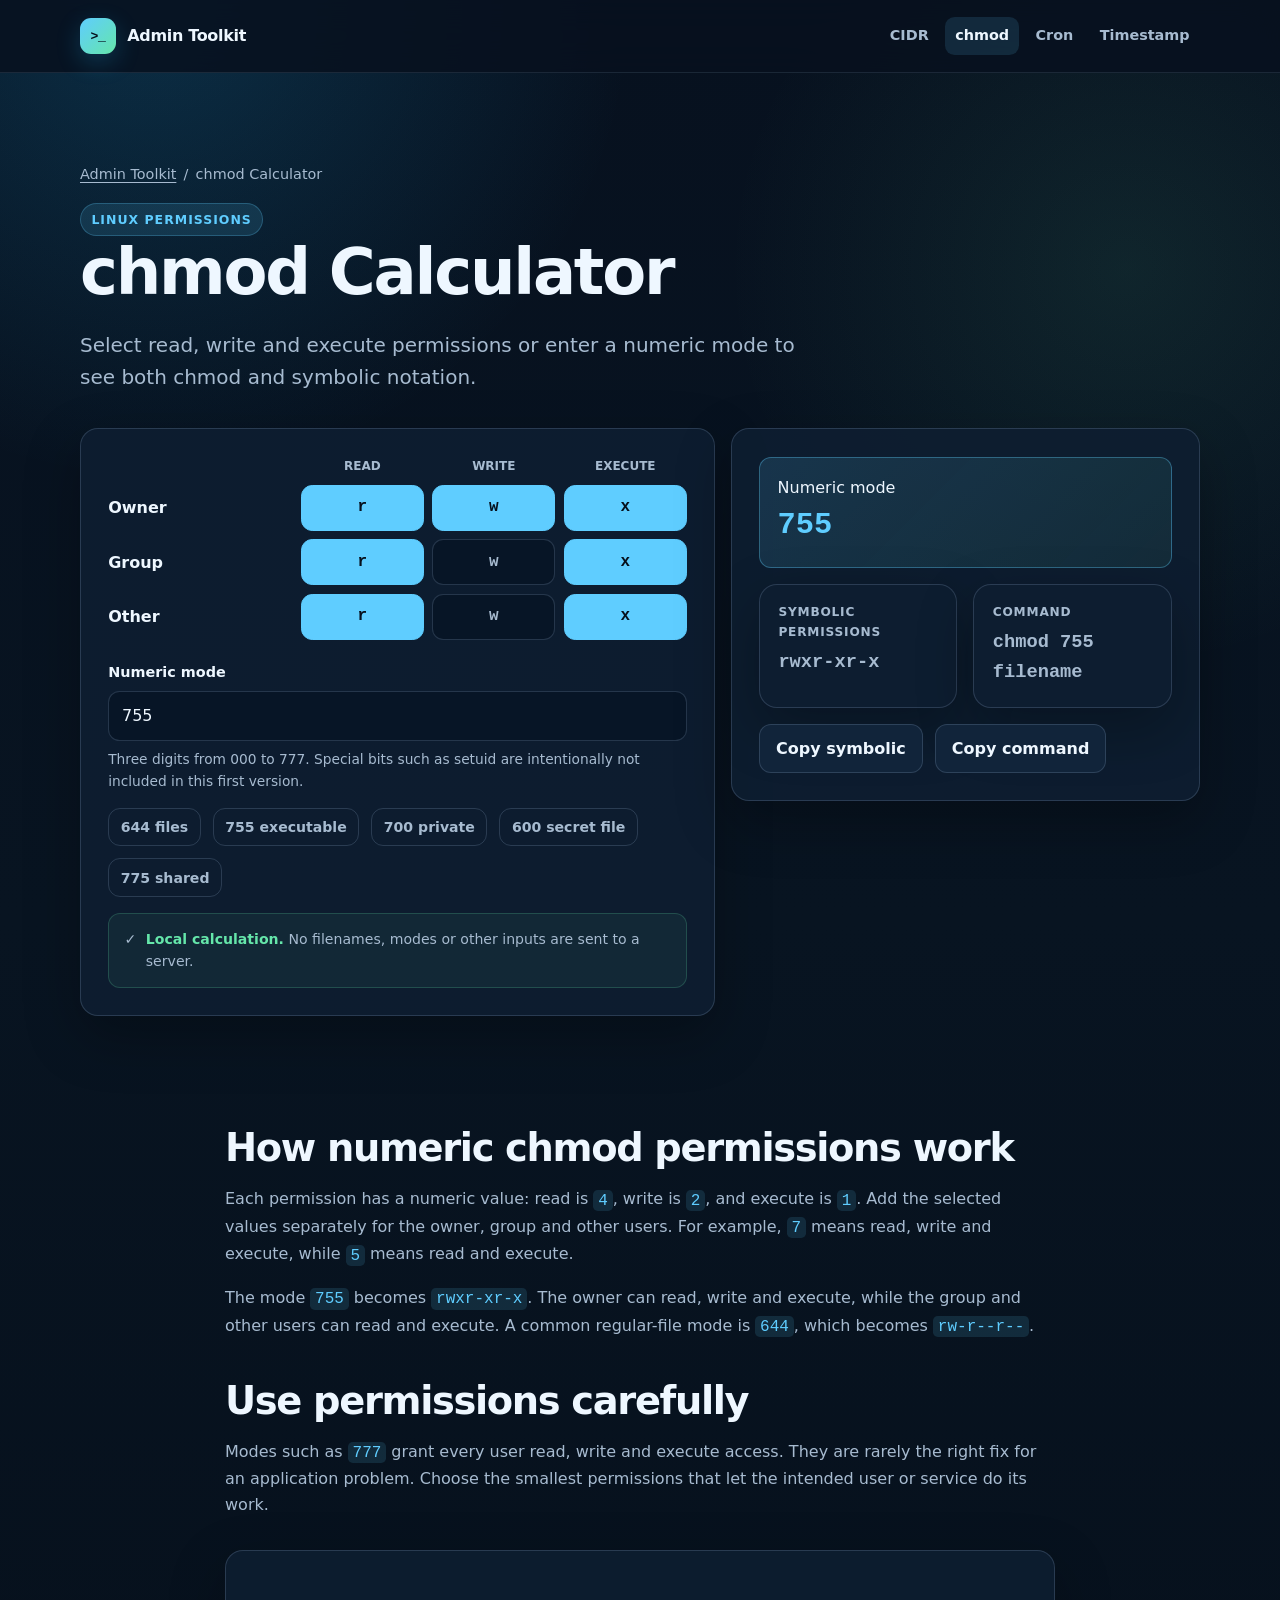
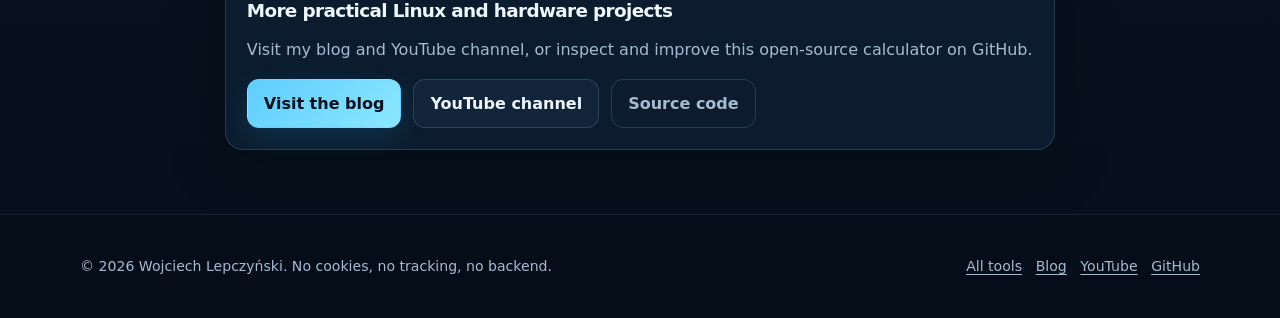
==== public/chmod/index.html @ 98b2d61a "Configure Cloudflare Workers deployment" ====
<!doctype html>
<html lang="en">
<head>
  <meta charset="utf-8"><meta name="viewport" content="width=device-width, initial-scale=1">
  <title>chmod Calculator — Linux file permissions</title>
  <meta name="description" content="Build Linux read, write and execute permissions visually and convert them to numeric chmod and symbolic rwx notation.">
  <link rel="canonical" href="https://admintoolkit.lepczynski.it/chmod/">
  <meta property="og:type" content="website"><meta property="og:title" content="chmod Calculator — Admin Toolkit"><meta property="og:description" content="Convert Linux permissions between numeric and symbolic notation."><meta property="og:url" content="https://admintoolkit.lepczynski.it/chmod/"><meta property="og:image" content="https://admintoolkit.lepczynski.it/assets/og/admin-toolkit.png"><meta name="twitter:card" content="summary_large_image"><meta name="theme-color" content="#07111f">
  <link rel="icon" href="/assets/icons/icon.svg" type="image/svg+xml"><link rel="apple-touch-icon" href="/assets/icons/icon-192.png"><link rel="manifest" href="/site.webmanifest"><link rel="stylesheet" href="/assets/css/styles.css">
  <script defer src="/assets/js/config.js"></script><script defer src="/assets/js/site.js"></script><script defer src="/assets/js/chmod.js"></script>
</head>
<body>
  <a class="skip-link" href="#main">Skip to content</a><header class="site-header"><div class="header-inner"><a class="brand" href="/"><span class="brand-mark" aria-hidden="true"></span><span>Admin Toolkit</span></a><nav class="site-nav" aria-label="Main navigation"><a href="/cidr/">CIDR</a><a href="/chmod/" aria-current="page">chmod</a><a href="/cron/">Cron</a><a href="/timestamp/">Timestamp</a></nav></div></header>
  <main id="main">
    <section class="tool-hero"><div class="container"><div class="breadcrumbs"><a href="/">Admin Toolkit</a><span aria-hidden="true">/</span><span>chmod Calculator</span></div><span class="eyebrow">Linux permissions</span><h1>chmod Calculator</h1><p class="lead">Select read, write and execute permissions or enter a numeric mode to see both chmod and symbolic notation.</p></div></section>
    <section class="container tool-layout">
      <div class="panel">
        <div class="permission-table" aria-label="Permission selector">
          <span></span><span class="permission-head">Read</span><span class="permission-head">Write</span><span class="permission-head">Execute</span>
          <span class="permission-owner">Owner</span>
          <span class="permission-toggle"><input id="owner-read" type="checkbox" data-permission="owner-read"><label for="owner-read">r</label></span><span class="permission-toggle"><input id="owner-write" type="checkbox" data-permission="owner-write"><label for="owner-write">w</label></span><span class="permission-toggle"><input id="owner-execute" type="checkbox" data-permission="owner-execute"><label for="owner-execute">x</label></span>
          <span class="permission-owner">Group</span>
          <span class="permission-toggle"><input id="group-read" type="checkbox" data-permission="group-read"><label for="group-read">r</label></span><span class="permission-toggle"><input id="group-write" type="checkbox" data-permission="group-write"><label for="group-write">w</label></span><span class="permission-toggle"><input id="group-execute" type="checkbox" data-permission="group-execute"><label for="group-execute">x</label></span>
          <span class="permission-owner">Other</span>
          <span class="permission-toggle"><input id="other-read" type="checkbox" data-permission="other-read"><label for="other-read">r</label></span><span class="permission-toggle"><input id="other-write" type="checkbox" data-permission="other-write"><label for="other-write">w</label></span><span class="permission-toggle"><input id="other-execute" type="checkbox" data-permission="other-execute"><label for="other-execute">x</label></span>
        </div>
        <div class="form-group" style="margin-top:1.3rem"><label for="chmod-mode">Numeric mode</label><input id="chmod-mode" type="text" inputmode="numeric" maxlength="3" value="755" aria-describedby="chmod-help"><p class="help-text" id="chmod-help">Three digits from 000 to 777. Special bits such as setuid are intentionally not included in this first version.</p></div>
        <div class="preset-row" style="margin-top:1rem"><button class="button ghost small" type="button" data-chmod-preset="644">644 files</button><button class="button ghost small" type="button" data-chmod-preset="755">755 executable</button><button class="button ghost small" type="button" data-chmod-preset="700">700 private</button><button class="button ghost small" type="button" data-chmod-preset="600">600 secret file</button><button class="button ghost small" type="button" data-chmod-preset="775">775 shared</button></div>
        <div class="alert error" id="chmod-error" role="alert" hidden></div><div class="privacy-note"><span aria-hidden="true">✓</span><div><strong>Local calculation.</strong> No filenames, modes or other inputs are sent to a server.</div></div>
      </div>
      <aside class="panel sticky" aria-live="polite">
        <div class="result-highlight"><div class="result-label">Numeric mode</div><p class="result-value" id="chmod-numeric">755</p></div>
        <div class="result-grid" style="margin-top:1rem"><div class="result-card"><div class="result-label">Symbolic permissions</div><p class="result-value" id="chmod-symbolic">rwxr-xr-x</p></div><div class="result-card"><div class="result-label">Command</div><p class="result-value" id="chmod-command">chmod 755 filename</p></div></div>
        <div class="action-row" style="margin-top:1rem"><button class="button secondary" type="button" data-copy-target="#chmod-symbolic">Copy symbolic</button><button class="button secondary" type="button" data-copy-target="#chmod-command">Copy command</button></div>
      </aside>
    </section>
    <section class="content-section"><div class="container prose"><h2>How numeric chmod permissions work</h2><p>Each permission has a numeric value: read is <code>4</code>, write is <code>2</code>, and execute is <code>1</code>. Add the selected values separately for the owner, group and other users. For example, <code>7</code> means read, write and execute, while <code>5</code> means read and execute.</p><p>The mode <code>755</code> becomes <code>rwxr-xr-x</code>. The owner can read, write and execute, while the group and other users can read and execute. A common regular-file mode is <code>644</code>, which becomes <code>rw-r--r--</code>.</p><h2>Use permissions carefully</h2><p>Modes such as <code>777</code> grant every user read, write and execute access. They are rarely the right fix for an application problem. Choose the smallest permissions that let the intended user or service do its work.</p><div class="callout"><h3>More practical Linux and hardware projects</h3><p>Visit my blog and YouTube channel, or inspect and improve this open-source calculator on GitHub.</p><div class="external-links"><a class="button" data-external-link="blog" href="https://lepczynski.it">Visit the blog</a><a class="button secondary" data-external-link="youtube" href="https://www.youtube.com/@WojciechLepczynski">YouTube channel</a><a class="button ghost" data-external-link="github" href="https://github.com/lepczynski-cloud/admin-toolkit">Source code</a><a class="button ghost" data-external-link="video" href="#" hidden>Watch the project video</a></div></div></div></section>
  </main>
  <footer class="site-footer"><div class="footer-inner"><p class="footer-copy">© <span data-current-year></span> Wojciech Lepczyński. No cookies, no tracking, no backend.</p><div class="footer-links"><a href="/">All tools</a><a data-external-link="blog" href="https://lepczynski.it">Blog</a><a data-external-link="youtube" href="https://www.youtube.com/@WojciechLepczynski">YouTube</a><a data-external-link="github" href="https://github.com/lepczynski-cloud/admin-toolkit">GitHub</a></div></div></footer>
</body>
</html>
---- assets/css/styles.css ----
:root {
  color-scheme: dark;
  --background: #07111f;
  --background-soft: #0b1728;
  --surface: rgba(14, 30, 50, 0.88);
  --surface-strong: #11243a;
  --surface-hover: #17304b;
  --border: rgba(148, 174, 204, 0.22);
  --border-strong: rgba(95, 205, 255, 0.55);
  --text: #eef7ff;
  --muted: #a7bbd0;
  --accent: #5fcdff;
  --accent-strong: #1eb4f5;
  --accent-soft: rgba(95, 205, 255, 0.13);
  --success: #65e6aa;
  --warning: #ffcf70;
  --danger: #ff8d9a;
  --shadow: 0 20px 55px rgba(0, 0, 0, 0.28);
  --radius: 18px;
  --radius-small: 12px;
  --content-width: 1120px;
  font-family: Inter, ui-sans-serif, system-ui, -apple-system, BlinkMacSystemFont, "Segoe UI", sans-serif;
}

* {
  box-sizing: border-box;
}

html {
  min-height: 100%;
  background: var(--background);
  scroll-behavior: smooth;
}

body {
  min-height: 100vh;
  margin: 0;
  color: var(--text);
  background:
    radial-gradient(circle at 12% 0%, rgba(30, 180, 245, 0.18), transparent 30rem),
    radial-gradient(circle at 88% 14%, rgba(101, 230, 170, 0.09), transparent 25rem),
    linear-gradient(180deg, #07111f 0%, #081421 48%, #06101c 100%);
  line-height: 1.6;
}

body::before {
  position: fixed;
  inset: 0;
  z-index: -1;
  pointer-events: none;
  content: "";
  opacity: 0.16;
  background-image:
    linear-gradient(rgba(255, 255, 255, 0.035) 1px, transparent 1px),
    linear-gradient(90deg, rgba(255, 255, 255, 0.035) 1px, transparent 1px);
  background-size: 32px 32px;
  mask-image: linear-gradient(to bottom, black, transparent 82%);
}

a {
  color: var(--accent);
  text-decoration-thickness: 1px;
  text-underline-offset: 0.18em;
}

a:hover {
  color: #a7e8ff;
}

button,
input,
select {
  font: inherit;
}

button,
a.button {
  min-height: 44px;
}

button {
  cursor: pointer;
}

img,
svg {
  display: block;
  max-width: 100%;
}

[hidden] {
  display: none !important;
}

.skip-link {
  position: fixed;
  top: 0.75rem;
  left: 0.75rem;
  z-index: 100;
  padding: 0.65rem 0.9rem;
  color: #06101c;
  background: var(--accent);
  border-radius: 0.5rem;
  transform: translateY(-150%);
}

.skip-link:focus {
  transform: translateY(0);
}

.site-header {
  position: sticky;
  top: 0;
  z-index: 20;
  border-bottom: 1px solid rgba(148, 174, 204, 0.14);
  background: rgba(7, 17, 31, 0.86);
  backdrop-filter: blur(18px);
}

.header-inner,
.footer-inner,
.container {
  width: min(calc(100% - 2rem), var(--content-width));
  margin-inline: auto;
}

.header-inner {
  display: flex;
  gap: 1rem;
  align-items: center;
  justify-content: space-between;
  min-height: 72px;
}

.brand {
  display: inline-flex;
  gap: 0.7rem;
  align-items: center;
  color: var(--text);
  font-size: 1rem;
  font-weight: 800;
  letter-spacing: -0.02em;
  text-decoration: none;
}

.brand-mark {
  display: grid;
  width: 36px;
  height: 36px;
  color: #06101c;
  background: linear-gradient(135deg, var(--accent), var(--success));
  border-radius: 11px;
  place-items: center;
  box-shadow: 0 8px 24px rgba(30, 180, 245, 0.22);
}

.brand-mark::before {
  content: ">_";
  font-family: "SFMono-Regular", Consolas, "Liberation Mono", monospace;
  font-size: 0.82rem;
  font-weight: 900;
}

.site-nav {
  display: flex;
  flex-wrap: wrap;
  gap: 0.35rem;
  justify-content: flex-end;
}

.site-nav a {
  padding: 0.45rem 0.65rem;
  color: var(--muted);
  font-size: 0.9rem;
  font-weight: 650;
  text-decoration: none;
  border-radius: 0.6rem;
}

.site-nav a:hover,
.site-nav a[aria-current="page"] {
  color: var(--text);
  background: var(--accent-soft);
}

main {
  display: block;
}

.hero {
  padding: clamp(4rem, 9vw, 7.5rem) 0 3.5rem;
}

.hero-grid {
  display: grid;
  grid-template-columns: minmax(0, 1.2fr) minmax(280px, 0.8fr);
  gap: clamp(2rem, 6vw, 5.5rem);
  align-items: center;
}

.eyebrow,
.badge {
  display: inline-flex;
  gap: 0.45rem;
  align-items: center;
  width: fit-content;
  padding: 0.35rem 0.65rem;
  color: var(--accent);
  font-size: 0.78rem;
  font-weight: 800;
  letter-spacing: 0.08em;
  text-transform: uppercase;
  background: var(--accent-soft);
  border: 1px solid rgba(95, 205, 255, 0.25);
  border-radius: 999px;
}

h1,
h2,
h3 {
  margin-top: 0;
  color: var(--text);
  line-height: 1.15;
  letter-spacing: -0.035em;
}

h1 {
  max-width: 880px;
  margin-bottom: 1.2rem;
  font-size: clamp(2.5rem, 7vw, 5.4rem);
}

.tool-hero h1 {
  font-size: clamp(2.3rem, 5vw, 4.4rem);
}

h2 {
  margin-bottom: 1rem;
  font-size: clamp(1.7rem, 3vw, 2.5rem);
}

h3 {
  margin-bottom: 0.6rem;
  font-size: 1.15rem;
}

.lead {
  max-width: 720px;
  margin: 0;
  color: var(--muted);
  font-size: clamp(1.06rem, 2vw, 1.25rem);
}

.hero-actions,
.action-row,
.preset-row,
.external-links {
  display: flex;
  flex-wrap: wrap;
  gap: 0.75rem;
  align-items: center;
}

.hero-actions {
  margin-top: 1.75rem;
}

.button,
button.button {
  display: inline-flex;
  gap: 0.45rem;
  align-items: center;
  justify-content: center;
  padding: 0.68rem 1rem;
  color: #06101c;
  font-weight: 800;
  text-decoration: none;
  background: linear-gradient(135deg, var(--accent), #8ce7ff);
  border: 1px solid transparent;
  border-radius: 0.75rem;
  box-shadow: 0 10px 28px rgba(30, 180, 245, 0.14);
}

.button:hover,
button.button:hover {
  color: #06101c;
  filter: brightness(1.08);
  transform: translateY(-1px);
}

.button.secondary {
  color: var(--text);
  background: var(--surface-strong);
  border-color: var(--border);
  box-shadow: none;
}

.button.ghost {
  color: var(--muted);
  background: transparent;
  border-color: var(--border);
  box-shadow: none;
}

.button.small {
  min-height: 38px;
  padding: 0.45rem 0.72rem;
  font-size: 0.88rem;
}

.button.is-success {
  color: #052116;
  background: var(--success);
}

.terminal-card {
  overflow: hidden;
  background: rgba(5, 14, 25, 0.92);
  border: 1px solid var(--border);
  border-radius: var(--radius);
  box-shadow: var(--shadow);
  transform: rotate(1.1deg);
}

.terminal-topbar {
  display: flex;
  gap: 0.42rem;
  align-items: center;
  padding: 0.8rem 1rem;
  border-bottom: 1px solid var(--border);
  background: rgba(255, 255, 255, 0.025);
}

.terminal-dot {
  width: 10px;
  height: 10px;
  border-radius: 50%;
}

.terminal-dot:nth-child(1) { background: #ff6c7a; }
.terminal-dot:nth-child(2) { background: #ffcf70; }
.terminal-dot:nth-child(3) { background: #65e6aa; }

.terminal-body {
  min-height: 270px;
  padding: 1.35rem;
  font-family: "SFMono-Regular", Consolas, "Liberation Mono", monospace;
  font-size: 0.94rem;
}

.terminal-line {
  margin: 0 0 0.72rem;
  color: var(--muted);
}

.terminal-line strong {
  color: var(--accent);
  font-weight: 700;
}

.terminal-line .success {
  color: var(--success);
}

.section {
  padding: 3.5rem 0;
}

.section-heading {
  max-width: 700px;
  margin-bottom: 1.8rem;
}

.section-heading p,
.tool-intro,
.muted {
  color: var(--muted);
}

.tool-grid,
.info-grid,
.result-grid {
  display: grid;
  gap: 1rem;
}

.tool-grid {
  grid-template-columns: repeat(4, minmax(0, 1fr));
}

.info-grid {
  grid-template-columns: repeat(3, minmax(0, 1fr));
}

.result-grid {
  grid-template-columns: repeat(2, minmax(0, 1fr));
}

.tool-card,
.info-card,
.panel,
.result-card,
.callout {
  background: var(--surface);
  border: 1px solid var(--border);
  border-radius: var(--radius);
  box-shadow: var(--shadow);
}

.tool-card {
  position: relative;
  display: flex;
  flex-direction: column;
  min-height: 285px;
  padding: 1.25rem;
  color: var(--text);
  text-decoration: none;
  transition: transform 160ms ease, border-color 160ms ease, background 160ms ease;
}

.tool-card:hover {
  color: var(--text);
  background: rgba(17, 36, 58, 0.97);
  border-color: var(--border-strong);
  transform: translateY(-4px);
}

.tool-card .tool-icon {
  display: grid;
  width: 48px;
  height: 48px;
  margin-bottom: 1.25rem;
  color: var(--accent);
  font-family: "SFMono-Regular", Consolas, monospace;
  font-weight: 900;
  background: var(--accent-soft);
  border-radius: 13px;
  place-items: center;
}

.tool-card p {
  margin: 0 0 1.4rem;
  color: var(--muted);
}

.tool-card .open-tool {
  margin-top: auto;
  color: var(--accent);
  font-weight: 800;
}

.info-card,
.result-card {
  padding: 1.15rem;
}

.info-card p,
.result-card p {
  margin: 0;
  color: var(--muted);
}

.info-card strong,
.result-value {
  display: block;
  margin-bottom: 0.35rem;
  color: var(--text);
}

.tool-hero {
  padding: clamp(3.3rem, 7vw, 5.8rem) 0 2.2rem;
}

.breadcrumbs {
  display: flex;
  flex-wrap: wrap;
  gap: 0.45rem;
  margin-bottom: 1.1rem;
  color: var(--muted);
  font-size: 0.9rem;
}

.breadcrumbs a {
  color: var(--muted);
}

.tool-layout {
  display: grid;
  grid-template-columns: minmax(0, 1.15fr) minmax(280px, 0.85fr);
  gap: 1rem;
  align-items: start;
  padding-bottom: 3.5rem;
}

.panel {
  padding: clamp(1.15rem, 3vw, 1.7rem);
}

.panel.sticky {
  position: sticky;
  top: 92px;
}

.form-grid {
  display: grid;
  grid-template-columns: repeat(2, minmax(0, 1fr));
  gap: 1rem;
}

.form-group {
  min-width: 0;
}

.form-group.full {
  grid-column: 1 / -1;
}

label,
.label {
  display: block;
  margin-bottom: 0.45rem;
  color: var(--text);
  font-size: 0.9rem;
  font-weight: 750;
}

.help-text {
  margin: 0.4rem 0 0;
  color: var(--muted);
  font-size: 0.86rem;
}

input[type="text"],
input[type="number"],
input[type="datetime-local"],
input[type="time"],
select {
  width: 100%;
  min-height: 48px;
  padding: 0.7rem 0.8rem;
  color: var(--text);
  background: #071526;
  border: 1px solid var(--border);
  border-radius: 0.72rem;
  outline: none;
}

input:focus,
select:focus,
button:focus-visible,
a:focus-visible {
  border-color: var(--accent);
  outline: 3px solid rgba(95, 205, 255, 0.2);
  outline-offset: 2px;
}

code,
.mono,
.result-value {
  font-family: "SFMono-Regular", Consolas, "Liberation Mono", monospace;
}

.result-card {
  min-width: 0;
}

.result-card .result-label {
  margin-bottom: 0.35rem;
  color: var(--muted);
  font-size: 0.76rem;
  font-weight: 800;
  letter-spacing: 0.065em;
  text-transform: uppercase;
}

.result-value {
  overflow-wrap: anywhere;
  margin: 0;
  color: var(--text);
  font-size: clamp(1rem, 2vw, 1.17rem);
  font-weight: 800;
}

.result-highlight {
  padding: 1.1rem;
  background: linear-gradient(135deg, rgba(95, 205, 255, 0.14), rgba(101, 230, 170, 0.08));
  border: 1px solid rgba(95, 205, 255, 0.35);
  border-radius: var(--radius-small);
}

.result-highlight .result-value {
  color: var(--accent);
  font-size: clamp(1.3rem, 3vw, 1.9rem);
}

.alert {
  padding: 0.8rem 0.9rem;
  margin-top: 1rem;
  border-radius: 0.7rem;
}

.alert.error {
  color: #ffdce0;
  background: rgba(255, 141, 154, 0.12);
  border: 1px solid rgba(255, 141, 154, 0.35);
}

.alert.note {
  color: #d9f4ff;
  background: rgba(95, 205, 255, 0.09);
  border: 1px solid rgba(95, 205, 255, 0.25);
}

.privacy-note {
  display: flex;
  gap: 0.6rem;
  align-items: flex-start;
  padding: 0.85rem 0.95rem;
  margin-top: 1rem;
  color: var(--muted);
  font-size: 0.88rem;
  background: rgba(101, 230, 170, 0.06);
  border: 1px solid rgba(101, 230, 170, 0.2);
  border-radius: 0.75rem;
}

.privacy-note strong {
  color: var(--success);
}

.permission-table {
  display: grid;
  grid-template-columns: minmax(84px, 1.2fr) repeat(3, minmax(58px, 0.8fr));
  gap: 0.55rem;
  align-items: center;
}

.permission-head {
  color: var(--muted);
  font-size: 0.75rem;
  font-weight: 800;
  text-align: center;
  text-transform: uppercase;
}

.permission-owner {
  color: var(--text);
  font-weight: 750;
}

.permission-toggle {
  position: relative;
}

.permission-toggle input {
  position: absolute;
  opacity: 0;
  pointer-events: none;
}

.permission-toggle label {
  display: grid;
  min-height: 46px;
  margin: 0;
  color: var(--muted);
  font-family: "SFMono-Regular", Consolas, monospace;
  font-size: 1rem;
  font-weight: 900;
  background: #071526;
  border: 1px solid var(--border);
  border-radius: 0.7rem;
  cursor: pointer;
  place-items: center;
  user-select: none;
}

.permission-toggle input:checked + label {
  color: #06101c;
  background: var(--accent);
  border-color: var(--accent);
}

.permission-toggle input:focus-visible + label {
  outline: 3px solid rgba(95, 205, 255, 0.25);
  outline-offset: 2px;
}

.cron-field-labels {
  display: grid;
  grid-template-columns: repeat(5, minmax(0, 1fr));
  gap: 0.25rem;
  margin-top: 0.7rem;
  color: var(--muted);
  font-size: 0.72rem;
  text-align: center;
}

.current-time {
  display: grid;
  grid-template-columns: repeat(2, minmax(0, 1fr));
  gap: 1rem;
}

.content-section {
  padding: 1rem 0 4rem;
}

.prose {
  max-width: 830px;
}

.prose p,
.prose li {
  color: var(--muted);
}

.prose h2 {
  margin-top: 2.4rem;
}

.prose h3 {
  margin-top: 1.8rem;
}

.prose code {
  padding: 0.1rem 0.3rem;
  color: var(--accent);
  background: var(--accent-soft);
  border-radius: 0.3rem;
}

.callout {
  padding: 1.3rem;
  margin-top: 2rem;
}

.callout p:last-child {
  margin-bottom: 0;
}

.site-footer {
  padding: 2.5rem 0;
  border-top: 1px solid rgba(148, 174, 204, 0.14);
  background: rgba(4, 12, 22, 0.55);
}

.footer-inner {
  display: flex;
  flex-wrap: wrap;
  gap: 1.25rem;
  align-items: center;
  justify-content: space-between;
}

.footer-copy {
  margin: 0;
  color: var(--muted);
  font-size: 0.88rem;
}

.footer-links {
  display: flex;
  flex-wrap: wrap;
  gap: 0.85rem;
}

.footer-links a {
  color: var(--muted);
  font-size: 0.88rem;
}

@media (max-width: 920px) {
  .hero-grid,
  .tool-layout {
    grid-template-columns: 1fr;
  }

  .tool-grid {
    grid-template-columns: repeat(2, minmax(0, 1fr));
  }

  .panel.sticky {
    position: static;
  }
}

@media (max-width: 680px) {
  .header-inner {
    display: block;
    padding: 0.8rem 0;
  }

  .site-nav {
    justify-content: flex-start;
    margin-top: 0.55rem;
  }

  .site-nav a {
    padding-left: 0;
    padding-right: 0.75rem;
  }

  .hero {
    padding-top: 3.4rem;
  }

  .tool-grid,
  .info-grid,
  .result-grid,
  .form-grid,
  .current-time {
    grid-template-columns: 1fr;
  }

  .terminal-card {
    transform: none;
  }

  .permission-table {
    grid-template-columns: minmax(70px, 1.2fr) repeat(3, minmax(48px, 0.8fr));
  }

  .footer-inner {
    align-items: flex-start;
    flex-direction: column;
  }
}

@media (prefers-reduced-motion: reduce) {
  html {
    scroll-behavior: auto;
  }

  *,
  *::before,
  *::after {
    scroll-behavior: auto !important;
    transition-duration: 0.01ms !important;
    animation-duration: 0.01ms !important;
    animation-iteration-count: 1 !important;
  }
}
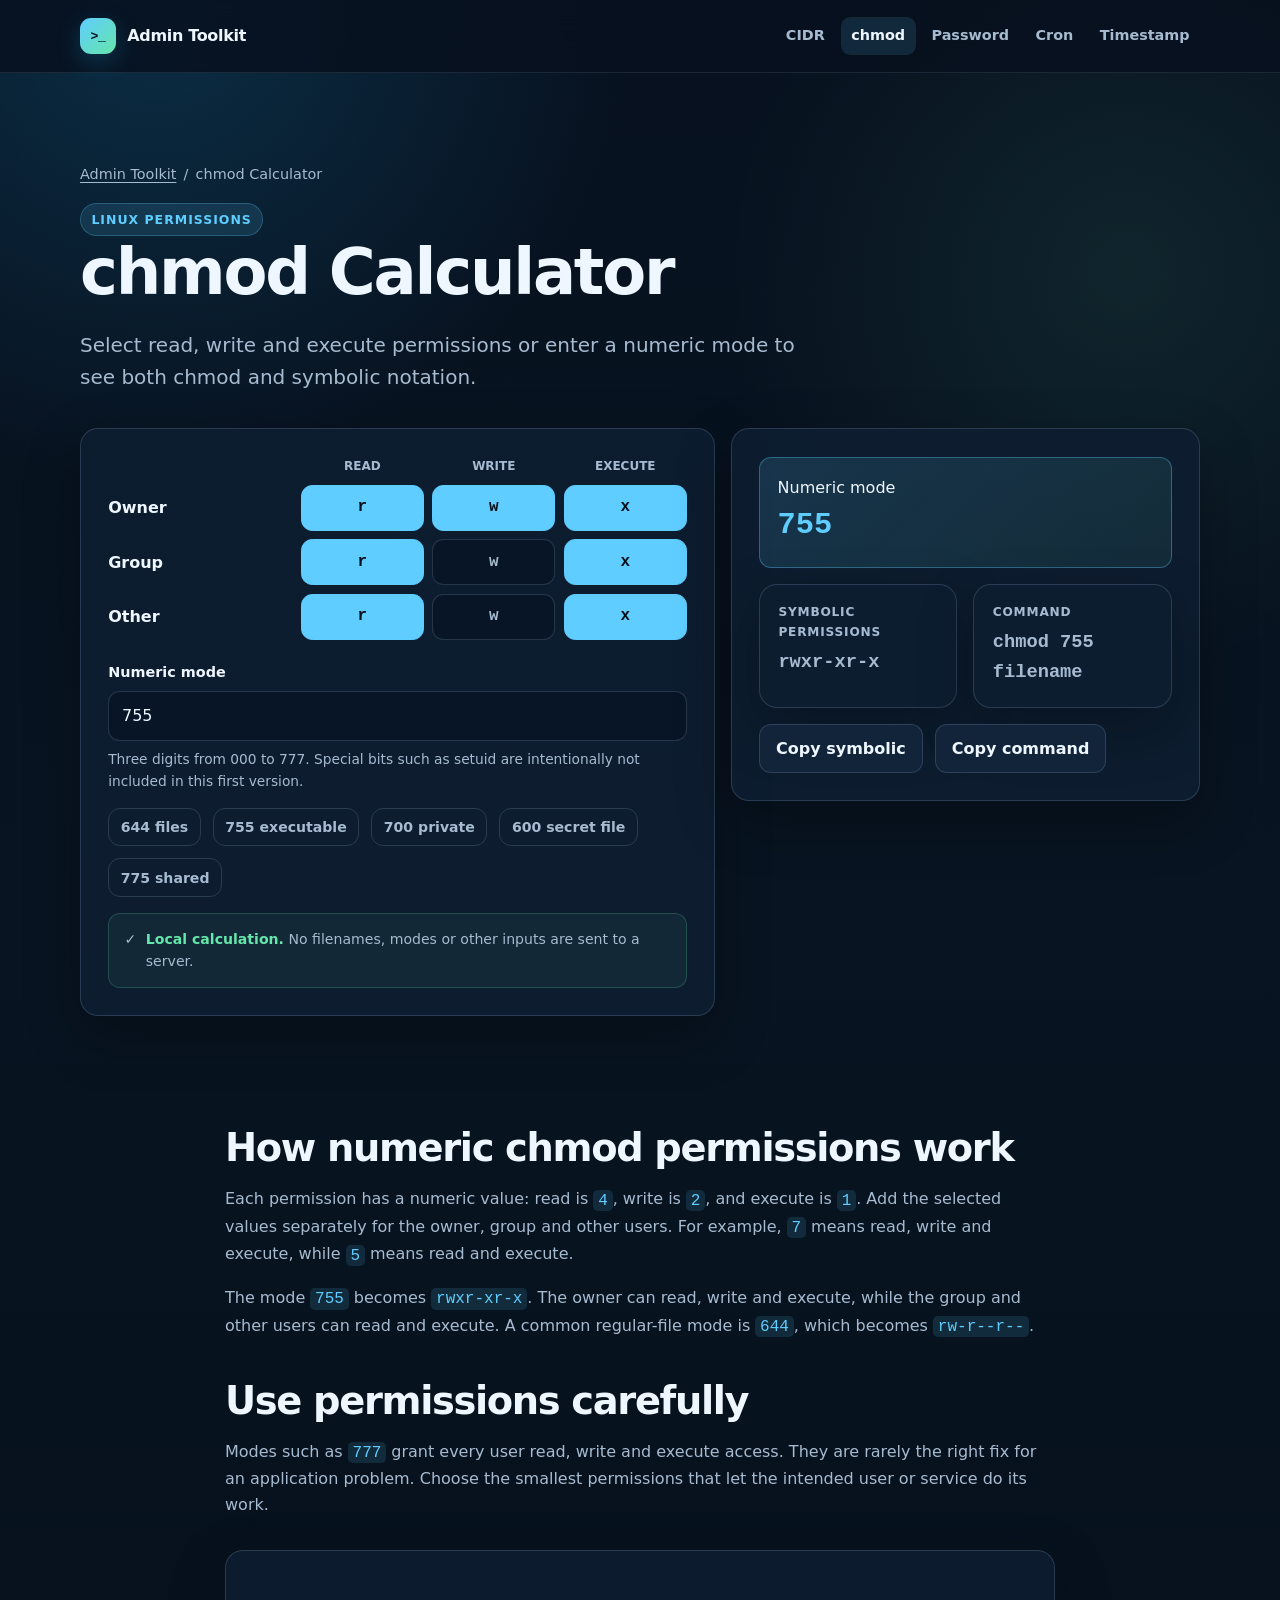
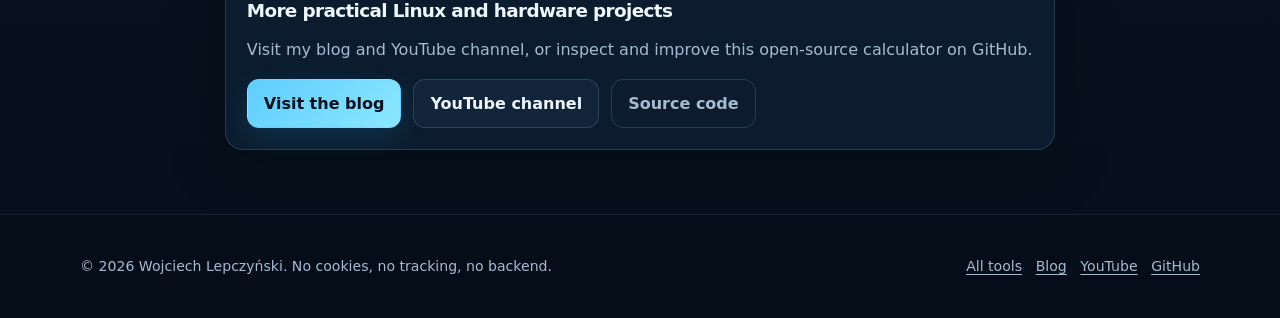
==== commit e46d4d36: "Password Generator" ====
--- a/public/chmod/index.html
+++ b/public/chmod/index.html
@@ -10,7 +10,7 @@
   <script defer src="/assets/js/config.js"></script><script defer src="/assets/js/site.js"></script><script defer src="/assets/js/chmod.js"></script>
 </head>
 <body>
-  <a class="skip-link" href="#main">Skip to content</a><header class="site-header"><div class="header-inner"><a class="brand" href="/"><span class="brand-mark" aria-hidden="true"></span><span>Admin Toolkit</span></a><nav class="site-nav" aria-label="Main navigation"><a href="/cidr/">CIDR</a><a href="/chmod/" aria-current="page">chmod</a><a href="/cron/">Cron</a><a href="/timestamp/">Timestamp</a></nav></div></header>
+  <a class="skip-link" href="#main">Skip to content</a><header class="site-header"><div class="header-inner"><a class="brand" href="/"><span class="brand-mark" aria-hidden="true"></span><span>Admin Toolkit</span></a><nav class="site-nav" aria-label="Main navigation"><a href="/cidr/">CIDR</a><a href="/chmod/" aria-current="page">chmod</a><a href="/password/">Password</a><a href="/cron/">Cron</a><a href="/timestamp/">Timestamp</a></nav></div></header>
   <main id="main">
     <section class="tool-hero"><div class="container"><div class="breadcrumbs"><a href="/">Admin Toolkit</a><span aria-hidden="true">/</span><span>chmod Calculator</span></div><span class="eyebrow">Linux permissions</span><h1>chmod Calculator</h1><p class="lead">Select read, write and execute permissions or enter a numeric mode to see both chmod and symbolic notation.</p></div></section>
     <section class="container tool-layout">
@@ -34,7 +34,9 @@
         <div class="action-row" style="margin-top:1rem"><button class="button secondary" type="button" data-copy-target="#chmod-symbolic">Copy symbolic</button><button class="button secondary" type="button" data-copy-target="#chmod-command">Copy command</button></div>
       </aside>
     </section>
-    <section class="content-section"><div class="container prose"><h2>How numeric chmod permissions work</h2><p>Each permission has a numeric value: read is <code>4</code>, write is <code>2</code>, and execute is <code>1</code>. Add the selected values separately for the owner, group and other users. For example, <code>7</code> means read, write and execute, while <code>5</code> means read and execute.</p><p>The mode <code>755</code> becomes <code>rwxr-xr-x</code>. The owner can read, write and execute, while the group and other users can read and execute. A common regular-file mode is <code>644</code>, which becomes <code>rw-r--r--</code>.</p><h2>Use permissions carefully</h2><p>Modes such as <code>777</code> grant every user read, write and execute access. They are rarely the right fix for an application problem. Choose the smallest permissions that let the intended user or service do its work.</p><div class="callout"><h3>More practical Linux and hardware projects</h3><p>Visit my blog and YouTube channel, or inspect and improve this open-source calculator on GitHub.</p><div class="external-links"><a class="button" data-external-link="blog" href="https://lepczynski.it">Visit the blog</a><a class="button secondary" data-external-link="youtube" href="https://www.youtube.com/@WojciechLepczynski">YouTube channel</a><a class="button ghost" data-external-link="github" href="https://github.com/lepczynski-cloud/admin-toolkit">Source code</a><a class="button ghost" data-external-link="video" href="#" hidden>Watch the project video</a></div></div></div></section>
+    <section class="content-section"><div class="container prose"><h2>How numeric chmod permissions work</h2><p>Each permission has a numeric value: read is <code>4</code>, write is <code>2</code>, and execute is <code>1</code>. Add the selected values separately for the owner, group and other users. For example, <code>7</code> means read, write and execute, while <code>5</code> means read and execute.</p><p>The mode <code>755</code> becomes <code>rwxr-xr-x</code>.
+The owner can read, write and execute, while the group and other users can read and execute. A common regular-file mode is <code>644</code>, which becomes <code>rw-r--r--</code>.</p><h2>Use permissions carefully</h2><p>Modes such as <code>777</code> grant every user read, write and execute access. They are rarely the right fix for an application problem.
+Choose the smallest permissions that let the intended user or service do its work.</p><div class="callout"><h3>More practical Linux and hardware projects</h3><p>Visit my blog and YouTube channel, or inspect and improve this open-source calculator on GitHub.</p><div class="external-links"><a class="button" data-external-link="blog" href="https://lepczynski.it">Visit the blog</a><a class="button secondary" data-external-link="youtube" href="https://www.youtube.com/@WojciechLepczynski">YouTube channel</a><a class="button ghost" data-external-link="github" href="https://github.com/lepczynski-cloud/admin-toolkit">Source code</a><a class="button ghost" data-external-link="video" href="#" hidden>Watch the project video</a></div></div></div></section>
   </main>
   <footer class="site-footer"><div class="footer-inner"><p class="footer-copy">© <span data-current-year></span> Wojciech Lepczyński. No cookies, no tracking, no backend.</p><div class="footer-links"><a href="/">All tools</a><a data-external-link="blog" href="https://lepczynski.it">Blog</a><a data-external-link="youtube" href="https://www.youtube.com/@WojciechLepczynski">YouTube</a><a data-external-link="github" href="https://github.com/lepczynski-cloud/admin-toolkit">GitHub</a></div></div></footer>
 </body>
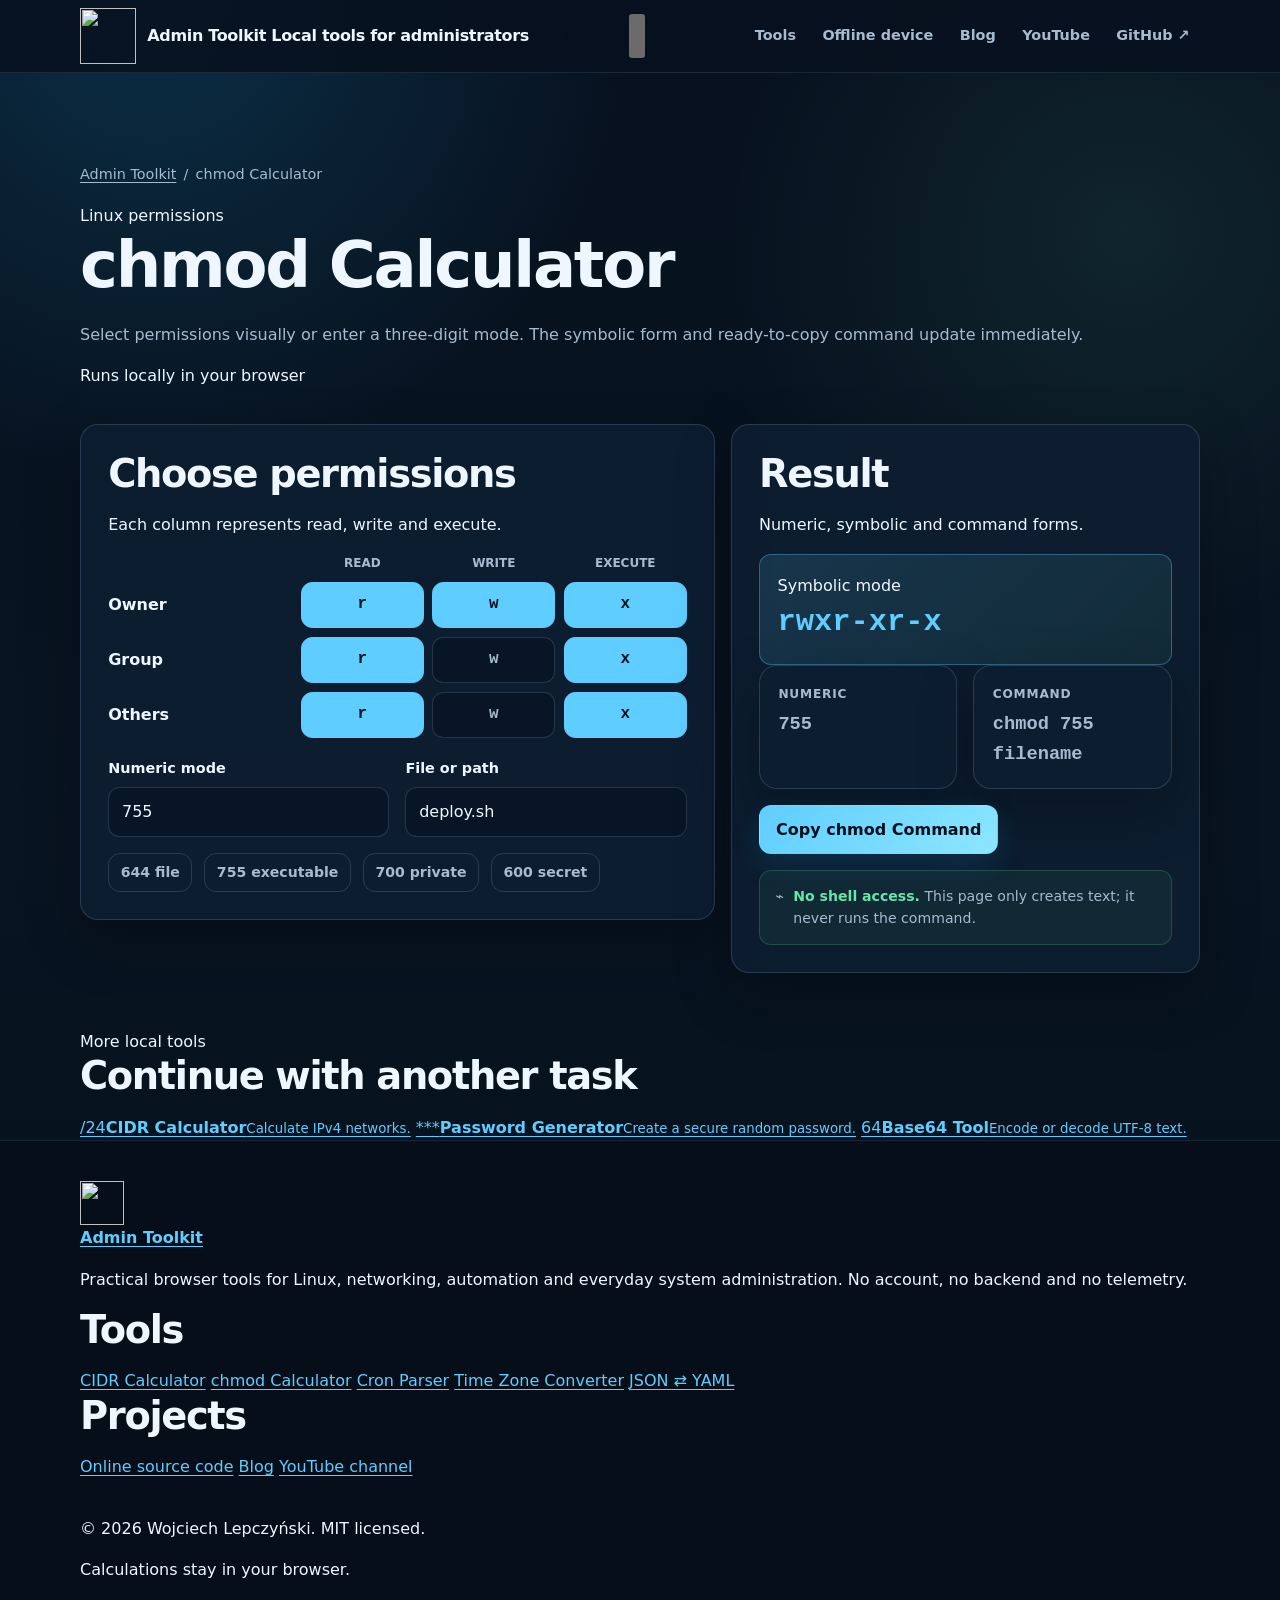
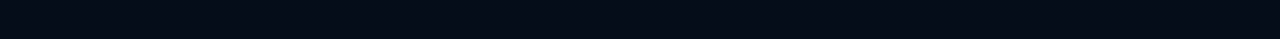
==== commit 73b6087e: "new tools and graphic" ====
--- a/public/chmod/index.html
+++ b/public/chmod/index.html
@@ -1,43 +1,139 @@
 <!doctype html>
 <html lang="en">
 <head>
-  <meta charset="utf-8"><meta name="viewport" content="width=device-width, initial-scale=1">
-  <title>chmod Calculator — Linux file permissions</title>
-  <meta name="description" content="Build Linux read, write and execute permissions visually and convert them to numeric chmod and symbolic rwx notation.">
+  <meta charset="utf-8">
+  <meta name="viewport" content="width=device-width, initial-scale=1">
+  <title>chmod Calculator — Admin Toolkit</title>
+  <meta name="description" content="Convert visual Linux read, write and execute permissions into numeric and symbolic chmod modes.">
   <link rel="canonical" href="https://admintoolkit.lepczynski.it/chmod/">
-  <meta property="og:type" content="website"><meta property="og:title" content="chmod Calculator — Admin Toolkit"><meta property="og:description" content="Convert Linux permissions between numeric and symbolic notation."><meta property="og:url" content="https://admintoolkit.lepczynski.it/chmod/"><meta property="og:image" content="https://admintoolkit.lepczynski.it/assets/og/admin-toolkit.png"><meta name="twitter:card" content="summary_large_image"><meta name="theme-color" content="#07111f">
-  <link rel="icon" href="/assets/icons/icon.svg" type="image/svg+xml"><link rel="apple-touch-icon" href="/assets/icons/icon-192.png"><link rel="manifest" href="/site.webmanifest"><link rel="stylesheet" href="/assets/css/styles.css">
-  <script defer src="/assets/js/config.js"></script><script defer src="/assets/js/site.js"></script><script defer src="/assets/js/chmod.js"></script>
+  <meta property="og:type" content="website">
+  <meta property="og:title" content="chmod Calculator — Admin Toolkit">
+  <meta property="og:description" content="Convert visual Linux read, write and execute permissions into numeric and symbolic chmod modes.">
+  <meta property="og:url" content="https://admintoolkit.lepczynski.it/chmod/">
+  <meta property="og:image" content="https://admintoolkit.lepczynski.it/assets/og/admin-toolkit.png">
+  <meta name="twitter:card" content="summary_large_image">
+  <meta name="theme-color" content="#090c12">
+  <link rel="icon" href="/assets/icons/icon.svg" type="image/svg+xml">
+  <link rel="apple-touch-icon" href="/assets/icons/icon-192.png">
+  <link rel="manifest" href="/site.webmanifest">
+  <link rel="stylesheet" href="/assets/css/styles.css">
+  <script defer src="/assets/js/config.js"></script>
+  <script defer src="/assets/js/site.js"></script>
+  <script defer src="/assets/js/chmod.js"></script>
 </head>
 <body>
-  <a class="skip-link" href="#main">Skip to content</a><header class="site-header"><div class="header-inner"><a class="brand" href="/"><span class="brand-mark" aria-hidden="true"></span><span>Admin Toolkit</span></a><nav class="site-nav" aria-label="Main navigation"><a href="/cidr/">CIDR</a><a href="/chmod/" aria-current="page">chmod</a><a href="/password/">Password</a><a href="/cron/">Cron</a><a href="/timestamp/">Timestamp</a></nav></div></header>
+  <a class="skip-link" href="#main">Skip to content</a>
+  <header class="site-header">
+    <div class="header-inner">
+      <a class="brand" href="/" aria-label="Admin Toolkit home">
+        <img class="brand-logo" src="/assets/icons/logo-toolbox.svg" alt="" width="56" height="56">
+        <span class="brand-copy">
+          <span class="brand-name">Admin Toolkit</span>
+          <span class="brand-tagline">Local tools for administrators</span>
+        </span>
+      </a>
+      <button class="nav-toggle" type="button" aria-label="Open navigation" aria-expanded="false" data-nav-toggle>
+        <span class="nav-toggle-lines" aria-hidden="true"></span>
+      </button>
+      <nav class="site-nav" aria-label="Main navigation" data-site-nav>
+        <a href="/#tools">Tools</a>
+        <a href="/#offline-device">Offline device</a>
+        <a data-external-link="blog" href="https://lepczynski.it">Blog</a>
+        <a data-external-link="youtube" href="https://www.youtube.com/@WojciechLepczynski">YouTube</a>
+        <a class="nav-cta" data-external-link="github" href="https://github.com/lepczynski-cloud/admin-toolkit">GitHub ↗</a>
+      </nav>
+    </div>
+  </header>
   <main id="main">
-    <section class="tool-hero"><div class="container"><div class="breadcrumbs"><a href="/">Admin Toolkit</a><span aria-hidden="true">/</span><span>chmod Calculator</span></div><span class="eyebrow">Linux permissions</span><h1>chmod Calculator</h1><p class="lead">Select read, write and execute permissions or enter a numeric mode to see both chmod and symbolic notation.</p></div></section>
+    <section class="tool-hero">
+      <div class="container">
+        <nav class="breadcrumbs" aria-label="Breadcrumb"><a href="/">Admin Toolkit</a><span aria-hidden="true">/</span><span>chmod Calculator</span></nav>
+        <div class="tool-hero-grid">
+          <div>
+            <span class="tool-kicker">Linux permissions</span>
+            <h1>chmod Calculator</h1>
+            <p class="tool-intro">Select permissions visually or enter a three-digit mode. The symbolic form and ready-to-copy command update immediately.</p>
+          </div>
+          <div class="tool-status">Runs locally in your browser</div>
+        </div>
+      </div>
+    </section>
     <section class="container tool-layout">
       <div class="panel">
-        <div class="permission-table" aria-label="Permission selector">
-          <span></span><span class="permission-head">Read</span><span class="permission-head">Write</span><span class="permission-head">Execute</span>
-          <span class="permission-owner">Owner</span>
-          <span class="permission-toggle"><input id="owner-read" type="checkbox" data-permission="owner-read"><label for="owner-read">r</label></span><span class="permission-toggle"><input id="owner-write" type="checkbox" data-permission="owner-write"><label for="owner-write">w</label></span><span class="permission-toggle"><input id="owner-execute" type="checkbox" data-permission="owner-execute"><label for="owner-execute">x</label></span>
-          <span class="permission-owner">Group</span>
-          <span class="permission-toggle"><input id="group-read" type="checkbox" data-permission="group-read"><label for="group-read">r</label></span><span class="permission-toggle"><input id="group-write" type="checkbox" data-permission="group-write"><label for="group-write">w</label></span><span class="permission-toggle"><input id="group-execute" type="checkbox" data-permission="group-execute"><label for="group-execute">x</label></span>
-          <span class="permission-owner">Other</span>
-          <span class="permission-toggle"><input id="other-read" type="checkbox" data-permission="other-read"><label for="other-read">r</label></span><span class="permission-toggle"><input id="other-write" type="checkbox" data-permission="other-write"><label for="other-write">w</label></span><span class="permission-toggle"><input id="other-execute" type="checkbox" data-permission="other-execute"><label for="other-execute">x</label></span>
+        <div class="panel-heading"><div><h2>Choose permissions</h2><p>Each column represents read, write and execute.</p></div></div>
+        <div class="permission-table">
+          <div></div><div class="permission-head">Read</div><div class="permission-head">Write</div><div class="permission-head">Execute</div>
+          <div class="permission-owner">Owner</div><div class="permission-toggle"><input id="perm-owner-read" type="checkbox" data-permission="owner-read"><label for="perm-owner-read">r</label></div><div class="permission-toggle"><input id="perm-owner-write" type="checkbox" data-permission="owner-write"><label for="perm-owner-write">w</label></div><div class="permission-toggle"><input id="perm-owner-execute" type="checkbox" data-permission="owner-execute"><label for="perm-owner-execute">x</label></div>
+          <div class="permission-owner">Group</div><div class="permission-toggle"><input id="perm-group-read" type="checkbox" data-permission="group-read"><label for="perm-group-read">r</label></div><div class="permission-toggle"><input id="perm-group-write" type="checkbox" data-permission="group-write"><label for="perm-group-write">w</label></div><div class="permission-toggle"><input id="perm-group-execute" type="checkbox" data-permission="group-execute"><label for="perm-group-execute">x</label></div>
+          <div class="permission-owner">Others</div><div class="permission-toggle"><input id="perm-other-read" type="checkbox" data-permission="other-read"><label for="perm-other-read">r</label></div><div class="permission-toggle"><input id="perm-other-write" type="checkbox" data-permission="other-write"><label for="perm-other-write">w</label></div><div class="permission-toggle"><input id="perm-other-execute" type="checkbox" data-permission="other-execute"><label for="perm-other-execute">x</label></div>
         </div>
-        <div class="form-group" style="margin-top:1.3rem"><label for="chmod-mode">Numeric mode</label><input id="chmod-mode" type="text" inputmode="numeric" maxlength="3" value="755" aria-describedby="chmod-help"><p class="help-text" id="chmod-help">Three digits from 000 to 777. Special bits such as setuid are intentionally not included in this first version.</p></div>
-        <div class="preset-row" style="margin-top:1rem"><button class="button ghost small" type="button" data-chmod-preset="644">644 files</button><button class="button ghost small" type="button" data-chmod-preset="755">755 executable</button><button class="button ghost small" type="button" data-chmod-preset="700">700 private</button><button class="button ghost small" type="button" data-chmod-preset="600">600 secret file</button><button class="button ghost small" type="button" data-chmod-preset="775">775 shared</button></div>
-        <div class="alert error" id="chmod-error" role="alert" hidden></div><div class="privacy-note"><span aria-hidden="true">✓</span><div><strong>Local calculation.</strong> No filenames, modes or other inputs are sent to a server.</div></div>
+        <div class="form-grid" style="margin-top: 1.2rem">
+          <div class="form-group"><label for="chmod-mode">Numeric mode</label><input id="chmod-mode" type="text" value="755" inputmode="numeric" maxlength="3" autocomplete="off"></div>
+          <div class="form-group"><label for="chmod-filename">File or path</label><input id="chmod-filename" type="text" value="deploy.sh" autocomplete="off" spellcheck="false"></div>
+        </div>
+        <div class="preset-row" style="margin-top: 1rem">
+          <button class="button ghost small" type="button" data-chmod-preset="644">644 file</button>
+          <button class="button ghost small" type="button" data-chmod-preset="755">755 executable</button>
+          <button class="button ghost small" type="button" data-chmod-preset="700">700 private</button>
+          <button class="button ghost small" type="button" data-chmod-preset="600">600 secret</button>
+        </div>
+        <div class="alert error" id="chmod-error" role="alert" hidden></div>
       </div>
-      <aside class="panel sticky" aria-live="polite">
-        <div class="result-highlight"><div class="result-label">Numeric mode</div><p class="result-value" id="chmod-numeric">755</p></div>
-        <div class="result-grid" style="margin-top:1rem"><div class="result-card"><div class="result-label">Symbolic permissions</div><p class="result-value" id="chmod-symbolic">rwxr-xr-x</p></div><div class="result-card"><div class="result-label">Command</div><p class="result-value" id="chmod-command">chmod 755 filename</p></div></div>
-        <div class="action-row" style="margin-top:1rem"><button class="button secondary" type="button" data-copy-target="#chmod-symbolic">Copy symbolic</button><button class="button secondary" type="button" data-copy-target="#chmod-command">Copy command</button></div>
+      <aside class="panel sticky">
+        <div class="panel-heading"><div><h2>Result</h2><p>Numeric, symbolic and command forms.</p></div></div>
+        <div class="result-highlight"><div class="result-label">Symbolic mode</div><p class="result-value" id="chmod-symbolic"></p></div>
+        <div class="result-grid">
+          <div class="result-card"><div class="result-label">Numeric</div><p class="result-value" id="chmod-numeric"></p></div>
+          <div class="result-card"><div class="result-label">Command</div><p class="result-value" id="chmod-command"></p></div>
+        </div>
+        <div class="action-row" style="margin-top: 1rem"><button class="button" type="button" data-copy-target="#chmod-command">Copy chmod Command</button></div>
+        <div class="privacy-note"><span aria-hidden="true">⌁</span><span><strong>No shell access.</strong> This page only creates text; it never runs the command.</span></div>
       </aside>
     </section>
-    <section class="content-section"><div class="container prose"><h2>How numeric chmod permissions work</h2><p>Each permission has a numeric value: read is <code>4</code>, write is <code>2</code>, and execute is <code>1</code>. Add the selected values separately for the owner, group and other users. For example, <code>7</code> means read, write and execute, while <code>5</code> means read and execute.</p><p>The mode <code>755</code> becomes <code>rwxr-xr-x</code>.
-The owner can read, write and execute, while the group and other users can read and execute. A common regular-file mode is <code>644</code>, which becomes <code>rw-r--r--</code>.</p><h2>Use permissions carefully</h2><p>Modes such as <code>777</code> grant every user read, write and execute access. They are rarely the right fix for an application problem.
-Choose the smallest permissions that let the intended user or service do its work.</p><div class="callout"><h3>More practical Linux and hardware projects</h3><p>Visit my blog and YouTube channel, or inspect and improve this open-source calculator on GitHub.</p><div class="external-links"><a class="button" data-external-link="blog" href="https://lepczynski.it">Visit the blog</a><a class="button secondary" data-external-link="youtube" href="https://www.youtube.com/@WojciechLepczynski">YouTube channel</a><a class="button ghost" data-external-link="github" href="https://github.com/lepczynski-cloud/admin-toolkit">Source code</a><a class="button ghost" data-external-link="video" href="#" hidden>Watch the project video</a></div></div></div></section>
+    <section class="related-tools" aria-labelledby="related-heading">
+      <div class="container">
+        <div class="section-kicker">More local tools</div>
+        <h2 id="related-heading">Continue with another task</h2>
+        <div class="related-grid">
+          <a class="related-link" href="/cidr/"><span class="related-icon">/24</span><span><strong>CIDR Calculator</strong><small>Calculate IPv4 networks.</small></span></a>
+          <a class="related-link" href="/password/"><span class="related-icon">***</span><span><strong>Password Generator</strong><small>Create a secure random password.</small></span></a>
+          <a class="related-link" href="/base64/"><span class="related-icon">64</span><span><strong>Base64 Tool</strong><small>Encode or decode UTF-8 text.</small></span></a>
+        </div>
+      </div>
+    </section>
   </main>
-  <footer class="site-footer"><div class="footer-inner"><p class="footer-copy">© <span data-current-year></span> Wojciech Lepczyński. No cookies, no tracking, no backend.</p><div class="footer-links"><a href="/">All tools</a><a data-external-link="blog" href="https://lepczynski.it">Blog</a><a data-external-link="youtube" href="https://www.youtube.com/@WojciechLepczynski">YouTube</a><a data-external-link="github" href="https://github.com/lepczynski-cloud/admin-toolkit">GitHub</a></div></div></footer>
+  <footer class="site-footer">
+    <div class="footer-inner">
+      <div class="footer-grid">
+        <div>
+          <a class="footer-brand" href="/">
+            <img src="/assets/icons/logo-toolbox.svg" alt="" width="44" height="44">
+            <strong>Admin Toolkit</strong>
+          </a>
+          <p class="footer-summary">Practical browser tools for Linux, networking, automation and everyday system administration. No account, no backend and no telemetry.</p>
+        </div>
+        <div class="footer-column">
+          <h2>Tools</h2>
+          <a href="/cidr/">CIDR Calculator</a>
+          <a href="/chmod/">chmod Calculator</a>
+          <a href="/cron/">Cron Parser</a>
+          <a href="/time-zones/">Time Zone Converter</a>
+          <a href="/json-yaml/">JSON ⇄ YAML</a>
+        </div>
+        <div class="footer-column">
+          <h2>Projects</h2>
+          <a data-external-link="github" href="https://github.com/lepczynski-cloud/admin-toolkit">Online source code</a>
+          <a data-external-link="offlineGithub" href="https://github.com/lepczynski-cloud/crowpanel-Admin-Pocket-Toolkit">ESP32 source code</a>
+          <a data-external-link="article" href="https://lepczynski.it">Build article</a>
+          <a data-external-link="blog" href="https://lepczynski.it">Blog</a>
+          <a data-external-link="youtube" href="https://www.youtube.com/@WojciechLepczynski">YouTube channel</a>
+        </div>
+      </div>
+      <div class="footer-bottom">
+        <p>© <span data-current-year></span> Wojciech Lepczyński. MIT licensed.</p>
+        <p>Calculations stay in your browser.</p>
+      </div>
+    </div>
+  </footer>
 </body>
-</html>
+</html>
